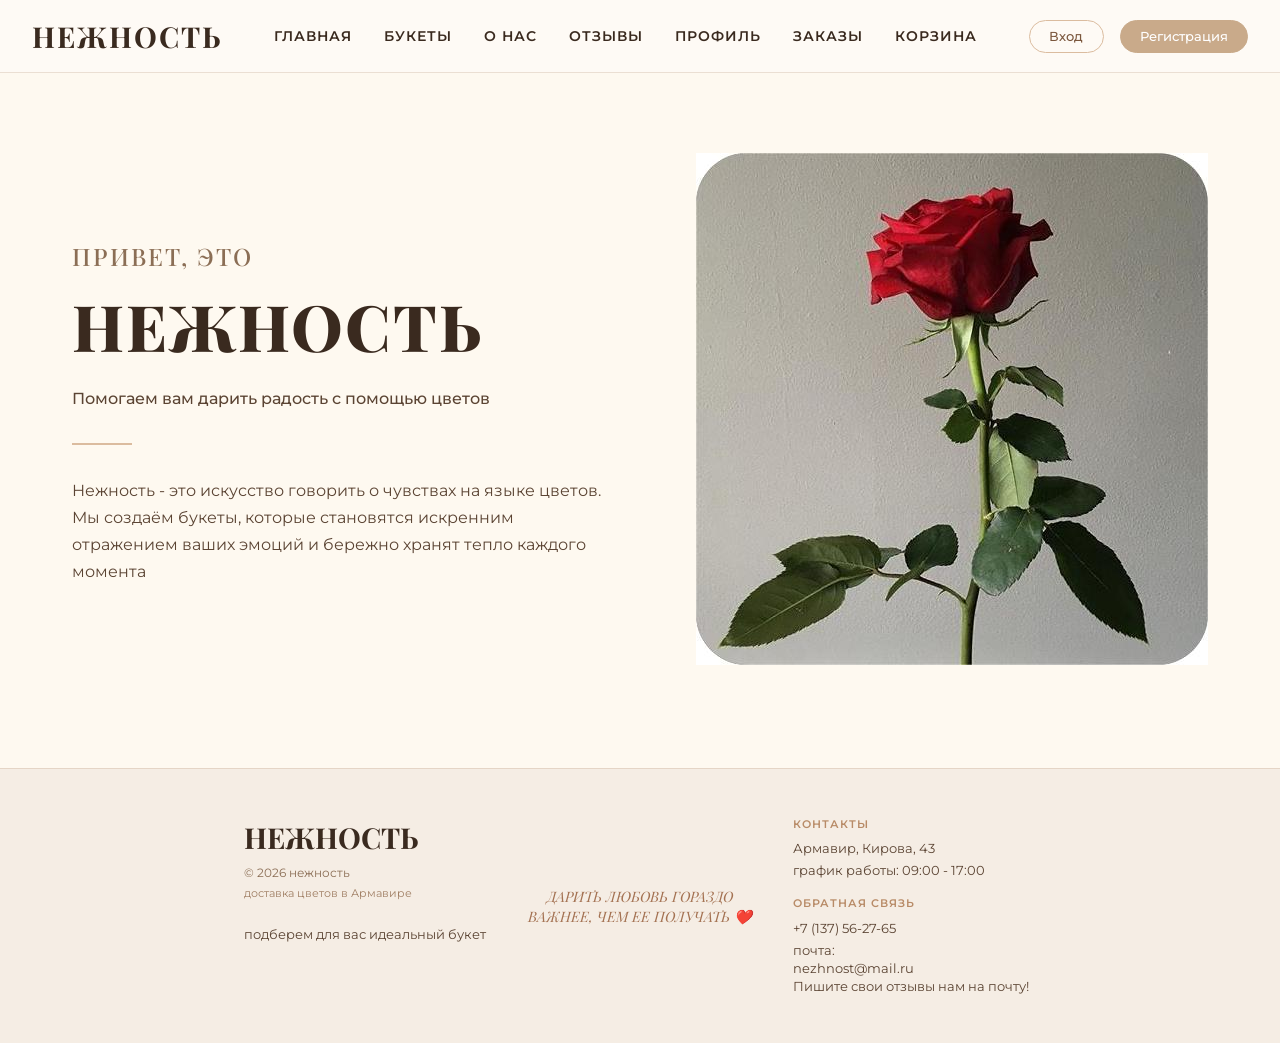
==== about.html @ 999fd982 "Add files via upload" ====
<!DOCTYPE html>
<html lang="ru">
<head>
    <meta charset="UTF-8">
    <meta name="viewport" content="width=device-width, initial-scale=1.0">
    <title>О нас | Нежность</title>
    <link href="https://fonts.googleapis.com/css2?family=Playfair+Display:ital,wght@0,400;0,500;0,600;0,700;0,800;1,400&family=Montserrat:ital,wght@0,300;0,400;0,500;0,600;0,700;1,400&display=swap" rel="stylesheet">
    <link rel="stylesheet" href="style.css">
</head>
<body>
    <header class="header">
        <div class="header-container">
            <a href="index.html" class="logo">НЕЖНОСТЬ</a>
            <nav class="main-nav">
                <ul class="nav-links">
                    <li><a href="index.html">ГЛАВНАЯ</a></li>
                    <li><a href="index.html#bouquets">БУКЕТЫ</a></li>
                    <li><a href="about.html">О НАС</a></li>
                    <li><a href="reviews.html">ОТЗЫВЫ</a></li>
                    <li><a href="profile.html">ПРОФИЛЬ</a></li>
                    <li><a href="orders.html">ЗАКАЗЫ</a></li>
                    <li><a href="cart.html">КОРЗИНА</a></li>
                </ul>
            </nav>
            <div class="auth-buttons" id="authButtons"></div>
        </div>
    </header>

    <main class="about-page">
        <div class="about-container">
            <div class="about-content">
                <h1 class="about-hello">ПРИВЕТ, ЭТО</h1>
                <h2 class="about-brand">НЕЖНОСТЬ</h2>
                <p class="about-subtitle">Помогаем вам дарить радость с помощью цветов</p>
                <div class="about-divider"></div>
                <p class="about-description">
                    Нежность - это искусство говорить о чувствах на языке цветов. Мы создаём букеты, которые становятся искренним отражением ваших эмоций и бережно хранят тепло каждого момента
                </p>
            </div>
            <div class="about-image">
                <div class="image-placeholder-flower">
                    <img src="about.jpg" alt="ЦВЕТЫ">
                </div>
            </div>
        </div>
    </main>

    <footer class="footer">
        <div class="footer-container">
            <div class="footer-left">
                <div class="footer-brand">НЕЖНОСТЬ</div>
                <div class="footer-copyright">© 2026 нежность</div>
                <div class="footer-delivery">доставка цветов в Армавире</div>
                <div class="footer-social-text">подберем для вас идеальный букет</div>
            </div>
            <div class="footer-center">
                <div class="footer-quote">ДАРИТЬ ЛЮБОВЬ ГОРАЗДО ВАЖНЕЕ, ЧЕМ ЕЕ ПОЛУЧАТЬ ❤️</div>
            </div>
            <div class="footer-right">
                <div class="footer-contacts-title">КОНТАКТЫ</div>
                <div class="footer-address">Армавир, Кирова, 43</div>
                <div class="footer-hours">график работы: 09:00 - 17:00</div>
                <div class="footer-feedback-title">ОБРАТНАЯ СВЯЗЬ</div>
                <div class="footer-phone">+7 (137) 56-27-65</div>
                <div class="footer-email">почта:<br>nezhnost@mail.ru<br>Пишите свои отзывы нам на почту!</div>
            </div>
        </div>
    </footer>

    <script src="script.js"></script>
</body>
</html>
---- style.css ----
/* style.css */
/* Сброс и базовые стили */
* {
    margin: 0;
    padding: 0;
    box-sizing: border-box;
}

        body {
            background-color: #fef7f0;
            font-family: 'Montserrat', 'Gothic', 'Century Gothic', sans-serif;
            color: #2e241f;
        }

        /* Контейнер */
        .container {
            max-width: 1280px;
            margin: 0 auto;
            padding: 1.5rem 2rem;
        }

        /* Меню (навигация) */
        .menu {
            display: flex;
            justify-content: space-between;
            align-items: center;
            flex-wrap: wrap;
            border-bottom: 1px solid #ebdfd3;
            padding-bottom: 1rem;
            margin-bottom: 2rem;
        }

        .logo {
            font-family: 'Playfair Display', serif;
            font-size: 2rem;
            font-weight: 700;
            letter-spacing: 2px;
            color: #4a3122;
            text-decoration: none;
            transition: opacity 0.2s;
        }

        .logo:hover {
            opacity: 0.8;
        }

        .nav-links {
            display: flex;
            gap: 2rem;
            list-style: none;
        }

        .nav-links a {
            text-decoration: none;
            font-weight: 500;
            font-size: 0.95rem;
            text-transform: uppercase;
            letter-spacing: 1px;
            color: #5f4433;
            transition: color 0.2s;
            font-family: 'Montserrat', sans-serif;
        }

        .nav-links a:hover {
            color: #c28154;
        }

        /* Кнопки авторизации и регистрации */
.auth-buttons {
    display: flex;
    gap: 0.8rem;
}

.auth-btn {
    font-family: 'Montserrat', sans-serif;
    font-size: 0.8rem;
    font-weight: 500;
    padding: 0.5rem 1.2rem;
    border-radius: 30px;
    cursor: pointer;
    transition: all 0.2s ease;
}

.login-btn {
    background: transparent;
    border: 1px solid #dbbc9f;
    color: #7a563c;
}

.login-btn:hover {
    background: #dbbc9f;
    color: white;
}

.register-btn {
    background: #c9aa8a;
    border: 1px solid #c9aa8a;
    color: white;
}

.register-btn:hover {
    background: #b88d67;
    border-color: #b88d67;
}

/* Адаптив для шапки */
@media (max-width: 900px) {
    .header-container {
        flex-direction: column;
        text-align: center;
    }
    
    .nav-links {
        flex-wrap: wrap;
        justify-content: center;
        gap: 1rem;
    }
    
    .auth-buttons {
        justify-content: center;
    }
}
        /* Главный блок: заголовок + фото с текстом */
        .hero {
            display: flex;
            flex-wrap: wrap;
            align-items: center;
            gap: 3rem;
            margin: 2rem 0 3rem 0;
        }

        .hero-content {
            flex: 1.2;
            min-width: 260px;
        }

        .hero-heading {
            font-family: 'Playfair Display', serif;
            font-size: 3.2rem;
            font-weight: 700;
            line-height: 1.2;
            color: #3d2a1d;
            margin-bottom: 1.2rem;
        }

        .hero-heading span {
            display: block;
            font-size: 2rem;
            font-weight: 500;
            color: #b27a56;
            margin-top: 0.25rem;
        }

        .hero-description {
            font-size: 1rem;
            line-height: 1.5;
            color: #5b4433;
            margin-bottom: 1.8rem;
            max-width: 90%;
        }

        .btn-garant {
            display: inline-block;
            background: transparent;
            border: 1.5px solid #dbbfaa;
            padding: 0.7rem 1.8rem;
            font-family: 'Montserrat', sans-serif;
            font-weight: 600;
            font-size: 0.85rem;
            text-decoration: none;
            color: #7a563c;
            border-radius: 40px;
            transition: all 0.2s;
        }

        .btn-garant:hover {
            background: #dbbfaa;
            color: white;
            border-color: #c99f7e;
        }

        .hero-media {
            flex: 1;
            min-width: 60px;
            overflow: hidden;
        }

        .image-placeholder {
            width: 100%;
            background: #e7dbcf;
            display: flex;
            flex-direction: column;
            align-items: center;
            justify-content: center;
            text-align: center;
            padding: 1rem 1rem;
            min-height: 320px;
            cursor: pointer;
            transition: background 0.2s;
        }

        .image-placeholder:hover {
            background: #dfcfbf;
        }

        .placeholder-icon {
            font-size: 4rem;
            margin-bottom: 1rem;
            opacity: 0.7;
        }

        .placeholder-text {
            font-family: 'Montserrat', monospace;
            font-size: 0.85rem;
            color: #8b6e55;
            background: #fff6ef;
            padding: 0.3rem 1rem;
            border-radius: 60px;
            display: inline-block;
        }

        .note-change {
            font-size: 0.7rem;
            margin-top: 1rem;
            color: #b39073;
            font-style: italic;
        }

        /* простой футер (по желанию) */
        .footer-note {
            margin-top: 4rem;
            text-align: center;
            border-top: 1px solid #ebdfd3;
            padding-top: 2rem;
            font-size: 0.75rem;
            color: #9e816b;
        }

        /* адаптив */
        @media (max-width: 850px) {
            .container {
                padding: 1rem;
            }
            .hero {
                flex-direction: column;
            }
            .hero-heading {
                font-size: 2.5rem;
            }
            .nav-links {
                gap: 1rem;
                flex-wrap: wrap;
                justify-content: center;
                margin-top: 0.8rem;
            }
            .menu {
                flex-direction: column;
                gap: 0.8rem;
            }
            .hero-description {
                max-width: 100%;
            }
        }
        /* style.css */
/* Сброс и базовые стили */
* {
    margin: 0;
    padding: 0;
    box-sizing: border-box;
}

body {
    background-color: #fef9f0;  /* тёплый кремовый фон, как на фото */
    font-family: 'Montserrat', 'Gothic', 'Century Gothic', sans-serif;
    color: #2c2b28;
    line-height: 1.4;
}

.page-wrapper {
    max-width: 1200px;
    margin: 0 auto;
    padding: 2rem 2rem 1rem 2rem;
    background-color: #fef9f0;
}

/* Шрифты: Gothic №60 — используем Montserrat (гротеск), а для акцентов Playfair Display */
h1, h2, h3, .brand-title, .bouquet-name, .reviews-title, .footer-brand, .offer-headline, .inspire-quote {
    font-family: 'Playfair Display', serif;
    font-weight: 600;
}

/* Шапка */
.main-header {
    text-align: center;
    margin-bottom: 2.5rem;
    border-bottom: 1px solid #e5d9cc;
    padding-bottom: 1.8rem;
}

.brand-title {
    font-size: 4.2rem;
    letter-spacing: 4px;
    font-weight: 700;
    color: #3e2c23;
    margin-bottom: 1rem;
    text-transform: uppercase;
}

.subheadline {
    font-family: 'Montserrat', sans-serif;
    font-size: 0.9rem;
    max-width: 85%;
    margin: 0 auto;
    color: #5e4b3a;
    font-weight: 400;
    line-height: 1.5;
}

/* Секция каталога */
.catalog-section {
    margin: 2rem 0 2.5rem 0;
}

.section-label {
    font-size: 0.85rem;
    text-transform: uppercase;
    letter-spacing: 3px;
    color: #b47c5e;
    font-weight: 500;
    margin-bottom: 0.4rem;
}

.catalog-subtitle {
    font-family: 'Playfair Display', serif;
    font-size: 1.9rem;
    font-weight: 500;
    color: #3a2a21;
    margin-bottom: 2rem;
    border-left: 4px solid #e3c9b5;
    padding-left: 1rem;
}

/* Сетка букетов — 3 колонки как на визуале */
.bouquet-grid {
    display: grid;
    grid-template-columns: repeat(auto-fill, minmax(300px, 1fr));
    gap: 2rem;
    margin-top: 1rem;
}

.bouquet-card {
    background: #ffffffdd;
    background: #fffbf5;
    padding: 1.5rem 1.2rem;
    border-radius: 8px;
    box-shadow: 0 2px 6px rgba(0,0,0,0.02), 0 1px 2px rgba(0,0,0,0.03);
    transition: all 0.2s ease;
    border: 1px solid #f0e4d8;
}

.bouquet-card:hover {
    transform: translateY(-3px);
    border-color: #e2cfbe;
    box-shadow: 0 10px 20px rgba(0,0,0,0.03);
}

.bouquet-name {
    font-family: 'Playfair Display', serif;
    font-size: 1.7rem;
    font-weight: 700;
    color: #4b3424;
    letter-spacing: 1px;
    margin-bottom: 0.5rem;
}

.bouquet-desc {
    font-size: 0.85rem;
    text-transform: lowercase;
    font-style: italic;
    color: #7f6248;
    margin-bottom: 1rem;
    font-weight: 400;
}

.price {
    font-weight: 700;
    font-size: 1.2rem;
    font-family: 'Montserrat', monospace;
    color: #b1582c;
    margin: 0.75rem 0;
    letter-spacing: -0.3px;
}

.details-link {
    display: inline-block;
    font-family: 'Montserrat', sans-serif;
    font-size: 0.8rem;
    text-decoration: none;
    color: #9b6a4b;
    border-bottom: 1px dashed #dac2ae;
    padding-bottom: 2px;
    transition: color 0.2s;
}

.details-link:hover {
    color: #5d3a24;
    border-bottom-style: solid;
}

/* Блок покупатели о нас (общий стиль) */
.reviews-primary, .reviews-secondary {
    margin: 2.8rem 0;
    border-top: 1px solid #e5d5c6;
    padding-top: 2rem;
}

.reviews-title {
    font-family: 'Playfair Display', serif;
    font-size: 2rem;
    font-weight: 600;
    letter-spacing: 1px;
    color: #4a3323;
    margin-bottom: 1.5rem;
    text-align: center;
}

.review-card {
    background: #fffcf7;
    padding: 1.8rem;
    border-radius: 24px;
    box-shadow: 0 4px 12px rgba(0,0,0,0.02);
    text-align: center;
    max-width: 850px;
    margin: 0 auto;
    border: 1px solid #f1e4d9;
}

.rating {
    font-size: 2.2rem;
    font-weight: 700;
    font-family: 'Montserrat', sans-serif;
    color: #c67a44;
    margin-bottom: 0.3rem;
}

.review-author {
    font-size: 1.2rem;
    font-weight: 600;
    color: #9c6e4e;
    margin-bottom: 1rem;
    letter-spacing: 1px;
}

.review-text {
    font-size: 0.95rem;
    line-height: 1.5;
    color: #4f3c2c;
    font-style: normal;
}

/* Блок "СОБЕРЕМ БУКЕТ ИДЕАЛЬНО ПОДХОДЯЩИЙ..." */
.custom-offer {
    background: #f7efe6;
    padding: 2.2rem 2rem;
    margin: 2rem 0;
    border-radius: 28px;
    text-align: center;
    border: 1px solid #ecdccf;
}

.offer-headline {
    font-family: 'Playfair Display', serif;
    font-size: 1.7rem;
    font-weight: 700;
    text-transform: uppercase;
    color: #3b2a1f;
    margin-bottom: 1rem;
    letter-spacing: -0.2px;
}

.offer-text {
    font-size: 1rem;
    max-width: 85%;
    margin: 0 auto 1.8rem auto;
    color: #5c4432;
}

.offer-btn {
    display: inline-block;
    background: transparent;
    border: 1.5px solid #c9aa8c;
    padding: 0.7rem 2rem;
    font-family: 'Montserrat', sans-serif;
    font-weight: 600;
    text-decoration: none;
    color: #6e4a31;
    border-radius: 40px;
    transition: all 0.2s;
    font-size: 0.9rem;
}

.offer-btn:hover {
    background: #dbbc9f;
    color: white;
    border-color: #dbbc9f;
}

/* Футер */
.footer {
    display: flex;
    flex-wrap: wrap;
    justify-content: space-between;
    gap: 2rem;
    margin-top: 3rem;
    padding-top: 2rem;
    border-top: 1px solid #e2d2c2;
    font-size: 0.85rem;
}

.footer-col {
    flex: 1;
    min-width: 180px;
}

.footer-brand {
    font-family: 'Playfair Display', serif;
    font-size: 1.8rem;
    font-weight: 700;
    color: #3a2a1f;
    margin-bottom: 0.5rem;
}

.copyright {
    font-size: 0.75rem;
    color: #826b56;
    margin: 0.3rem 0;
}

.delivery-note {
    font-size: 0.7rem;
    font-style: italic;
    color: #b28867;
    margin-top: 0.3rem;
}

.footer-heading {
    font-family: 'Playfair Display', serif;
    font-size: 1.1rem;
    font-weight: 600;
    margin-bottom: 0.8rem;
    color: #4d3523;
}

.contact-address, .contact-phone, .contact-email {
    margin-bottom: 0.6rem;
    line-height: 1.4;
    font-style: normal;
    color: #5e4330;
}

.contact-email {
    margin-top: 0.5rem;
}

.call-link {
    display: inline-block;
    margin-top: 0.8rem;
    text-decoration: none;
    color: #b47148;
    border-bottom: 1px solid #e2cbba;
    font-weight: 500;
}

.call-link:hover {
    color: #844f2c;
}

.inspire-quote {
    font-family: 'Playfair Display', serif;
    font-size: 1rem;
    font-weight: 500;
    font-style: italic;
    text-align: right;
    color: #a47252;
    line-height: 1.3;
    max-width: 200px;
    margin-left: auto;
}

/* Модальное окно (лёгкое, для кликов) */
.modal {
    display: none;
    position: fixed;
    z-index: 1000;
    left: 0;
    top: 0;
    width: 100%;
    height: 100%;
    background-color: rgba(0,0,0,0.4);
    align-items: center;
    justify-content: center;
}

.modal-content {
    background-color: #fffaf3;
    padding: 1.6rem 2rem;
    border-radius: 28px;
    width: 300px;
    text-align: center;
    position: relative;
    font-family: 'Montserrat', sans-serif;
    color: #3f2c1e;
    border: 1px solid #eddccd;
}

.close-modal {
    position: absolute;
    right: 16px;
    top: 10px;
    font-size: 1.8rem;
    cursor: pointer;
    color: #ab8466;
}

.close-modal:hover {
    color: #6a432c;
}

/* Адаптив */
@media (max-width: 780px) {
    .page-wrapper {
        padding: 1rem;
    }
    .brand-title {
        font-size: 2.8rem;
    }
    .bouquet-grid {
        gap: 1rem;
    }
    .footer {
        flex-direction: column;
        text-align: center;
    }
    .inspire-quote {
        text-align: center;
        margin: 0 auto;
    }
    .offer-headline {
        font-size: 1.3rem;
    }
    .catalog-subtitle {
        font-size: 1.5rem;
    }
}
/* СЕКЦИЯ БУКЕТОВ - ЗАГОЛОВОК ПО ЦЕНТРУ, 3 КАРТОЧКИ В РЯД */
.bouquet-catalog {
    margin: 3rem 0;
    text-align: center;
}

.catalog-label {
    font-family: 'Montserrat', 'Gothic', sans-serif;
    font-size: 1.5rem;
    letter-spacing: 4px;
    color: #b88b67;
    text-transform: uppercase;
    margin-bottom: 0.5rem;
}

.catalog-headline {
    font-family: 'Playfair Display', serif;
    font-size: 2rem;
    font-weight: 500;
    color: #3a2a1f;
    margin-bottom: 2.5rem;
    text-align: center;
}

.bouquet-grid {
    display: grid;
    grid-template-columns: repeat(3, 1fr);
    gap: 2rem;
    max-width: 1100px;
    margin: 0 auto;
}

/* Карточка букета */
.bouquet-card {
    background: #fffbf7;
    padding: 1.8rem 1.2rem;
    border-radius: 16px;
    border: 1px solid #f0e4d8;
    transition: all 0.25s ease;
    text-align: left;
}

.bouquet-card:hover {
    transform: translateY(-4px);
    border-color: #decbb8;
    box-shadow: 0 8px 20px rgba(0,0,0,0.05);
}

.bouquet-name {
    font-family: 'Playfair Display', serif;
    font-size: 1.5rem;
    font-weight: 700;
    color: #4a3122;
    margin-bottom: 0.6rem;
}

.bouquet-desc {
    font-family: 'Montserrat', sans-serif;
    font-size: 0.85rem;
    color: #8a6a50;
    font-style: italic;
    margin-bottom: 1rem;
    line-height: 1.4;
}

.bouquet-price {
    font-family: 'Montserrat', sans-serif;
    font-size: 1.2rem;
    font-weight: 700;
    color: #c27d52;
    margin: 1rem 0 1.2rem 0;
}

.card-buttons {
    display: flex;
    gap: 1.2rem;
    align-items: center;
    flex-wrap: wrap;
}

.btn-link {
    font-family: 'Montserrat', sans-serif;
    font-size: 0.8rem;
    text-decoration: none;
    color: #9b6e4f;
    border-bottom: 1px dashed #dccbbc;
    padding-bottom: 2px;
    transition: all 0.2s;
}

.btn-link:hover {
    color: #5e3c26;
    border-bottom-style: solid;
}

.btn-cart {
    font-family: 'Montserrat', sans-serif;
    font-size: 0.8rem;
    text-decoration: none;
    background: transparent;
    border: 1px solid #dbbc9f;
    padding: 0.4rem 1rem;
    border-radius: 30px;
    color: #7a563c;
    font-weight: 500;
    letter-spacing: 0.5px;
    transition: all 0.2s;
}

.btn-cart:hover {
    background: #dbbc9f;
    color: white;
    border-color: #c9a07e;
}

/* Адаптив: на планшетах по 2 карточки */
@media (max-width: 900px) {
    .bouquet-grid {
        grid-template-columns: repeat(2, 1fr);
        gap: 1.5rem;
    }
}

/* На телефонах по 1 карточке */
@media (max-width: 600px) {
    .bouquet-grid {
        grid-template-columns: 1fr;
    }
    
    .catalog-headline {
        font-size: 1.6rem;
    }
}
.bouquet-image {
    width: 100%;
    height: 200px;
    object-fit: cover;
    border-radius: 12px;
    margin-bottom: 1rem;
}
.bouquet-image img {
    width: 100%;
    height: 100%;
    object-fit: cover;
    border-radius: 12px;
}
/* БЛОК "СОБЕРЕМ БУКЕТ" - ФОТО СЛЕВА, ТЕКСТ СПРАВА */
.custom-bouquet-offer {
    margin: 4rem 0;
    padding: 2rem;
    background: #fefaf5;
    border-radius: 32px;
}

.offer-wrapper {
    display: flex;
    align-items: center;
    gap: 3rem;
    max-width: 1200px;
    margin: 0 auto;
    flex-wrap: wrap;
}

/* Фото слева */
.offer-image {
    flex: 1;
    min-width: 280px;
    border-radius: 24px;
    overflow: hidden;
    box-shadow: 0 8px 20px rgba(0,0,0,0.05);
}

.offer-image img {
    width: 100%;
    height: auto;
    display: block;
    border-radius: 24px;
    transition: transform 0.3s ease;
}

.offer-image img:hover {
    transform: scale(1.02);
}

/* Контент справа */
.offer-content {
    flex: 1;
    min-width: 280px;
}

.offer-title {
    font-family: 'Playfair Display', serif;
    font-size: 1.8rem;
    font-weight: 700;
    line-height: 1.3;
    color: #3a2a1f;
    margin-bottom: 1.2rem;
}

.offer-description {
    font-family: 'Montserrat', sans-serif;
    font-size: 1rem;
    line-height: 1.6;
    color: #6b4f3a;
    margin-bottom: 2rem;
}

.offer-button {
    display: inline-block;
    font-family: 'Montserrat', sans-serif;
    font-size: 0.9rem;
    font-weight: 600;
    text-decoration: none;
    color: #7a563c;
    border: 1.5px solid #c9aa8a;
    background: transparent;
    padding: 0.8rem 2rem;
    border-radius: 40px;
    transition: all 0.3s ease;
    letter-spacing: 1px;
}

.offer-button:hover {
    background: #c9aa8a;
    color: white;
    border-color: #b88d67;
}

/* Адаптив: на планшетах и телефонах фото сверху, текст снизу */
@media (max-width: 768px) {
    .custom-bouquet-offer {
        margin: 2rem 0;
        padding: 1.5rem;
    }
    
    .offer-wrapper {
        flex-direction: column;
        gap: 1.5rem;
    }
    
    .offer-image {
        width: 100%;
    }
    
    .offer-title {
        font-size: 1.4rem;
        text-align: center;
    }
    
    .offer-description {
        font-size: 0.9rem;
        text-align: center;
    }
    
    .offer-button {
        display: block;
        text-align: center;
        max-width: 250px;
        margin: 0 auto;
    }
}
/* БЛОК "ПОКУПАТЕЛИ О НАС" - 3 ОТЗЫВА С ПРОКРУТКОЙ */
.reviews-section {
    margin: 4rem 0;
    padding: 2rem 0;
    overflow: hidden;
}

.reviews-main-title {
    font-family: 'Playfair Display', serif;
    font-size: 2.2rem;
    font-weight: 700;
    text-align: center;
    color: #3a2a1f;
    margin-bottom: 2.5rem;
    letter-spacing: 2px;
}

/* Слайдер контейнер */
.reviews-slider-container {
    position: relative;
    display: flex;
    align-items: center;
    gap: 1rem;
    max-width: 1200px;
    margin: 0 auto;
}

/* Обёртка с прокруткой */
.reviews-wrapper {
    overflow-x: auto;
    scroll-behavior: smooth;
    scrollbar-width: none; /* Firefox */
    -ms-overflow-style: none; /* IE/Edge */
    flex: 1;
}

.reviews-wrapper::-webkit-scrollbar {
    display: none; /* Chrome/Safari */
}

/* Трек с карточками */
.reviews-track {
    display: flex;
    gap: 2rem;
    transition: transform 0.3s ease;
}

/* БЛОК "ПОКУПАТЕЛИ О НАС" - ЗАЦИКЛЕННЫЕ ОТЗЫВЫ */
.reviews-section {
    margin: 4rem 0;
    padding: 2rem 0;
    overflow: hidden;
}

.reviews-main-title {
    font-family: 'Playfair Display', serif;
    font-size: 2.2rem;
    font-weight: 700;
    text-align: center;
    color: #3a2a1f;
    margin-bottom: 2.5rem;
    letter-spacing: 2px;
}

.reviews-slider-container {
    position: relative;
    display: flex;
    align-items: center;
    gap: 1rem;
    max-width: 1200px;
    margin: 0 auto;
}

.reviews-wrapper {
    overflow-x: auto;
    scroll-behavior: smooth;
    scrollbar-width: none;
    -ms-overflow-style: none;
    flex: 1;
}

.reviews-wrapper::-webkit-scrollbar {
    display: none;
}

.reviews-track {
    display: flex;
    gap: 2rem;
    transition: transform 0.4s ease-in-out;
}

.review-card {
    flex: 0 0 calc(33.333% - 1.35rem);
    min-width: 280px;
    background: #fffbf7;
    border-radius: 24px;
    padding: 1.8rem;
    border: 1px solid #f0e4d8;
    box-shadow: 0 4px 15px rgba(0,0,0,0.03);
    transition: all 0.2s ease;
}

.review-card:hover {
    transform: translateY(-4px);
    box-shadow: 0 8px 25px rgba(0,0,0,0.08);
    border-color: #e6d5c6;
}


.review-author {
    margin-bottom: 1rem;
    border-left: 3px solid #dbbc9f;
    padding-left: 0.8rem;
}

.author-name {
    font-family: 'Playfair Display', serif;
    font-size: 1.3rem;
    font-weight: 700;
    color: #4a3122;
    display: inline-block;
    margin-right: 0.6rem;
}

.review-text {
    font-family: 'Montserrat', sans-serif;
    font-size: 0.85rem;
    line-height: 1.5;
    color: #5b4433;
    margin-bottom: 0.8rem;
}

.review-text:last-child {
    margin-bottom: 0;
}

.slider-btn {
    background: #f0e4d8;
    border: none;
    width: 44px;
    height: 44px;
    border-radius: 50%;
    font-size: 1.8rem;
    font-weight: bold;
    color: #8b6e55;
    cursor: pointer;
    transition: all 0.2s ease;
    display: flex;
    align-items: center;
    justify-content: center;
    flex-shrink: 0;
    z-index: 10;
}

.slider-btn:hover {
    background: #dbbc9f;
    color: white;
    transform: scale(1.05);
}

.slider-btn:active {
    transform: scale(0.95);
}

.slider-dots {
    display: flex;
    justify-content: center;
    gap: 0.8rem;
    margin-top: 2rem;
}

.dot {
    width: 10px;
    height: 10px;
    border-radius: 50%;
    background: #decbb8;
    cursor: pointer;
    transition: all 0.2s ease;
}

.dot:hover {
    background: #c27d52;
}

.dot.active {
    width: 26px;
    border-radius: 10px;
    background: #c27d52;
}

@media (max-width: 1024px) {
    .review-card {
        flex: 0 0 calc(50% - 1rem);
    }
}

@media (max-width: 768px) {
    .reviews-section {
        margin: 2rem 0;
    }
    
    .reviews-main-title {
        font-size: 1.6rem;
    }
    
    .review-card {
        flex: 0 0 calc(100% - 0.5rem);
    }
    
    .slider-btn {
        width: 36px;
        height: 36px;
        font-size: 1.4rem;
    }
    
    .author-name {
        font-size: 1.1rem;
    }
    
    .review-text {
        font-size: 0.8rem;
    }
    
}
.reviews-wrapper {
    overflow: hidden;
    flex: 1;
}

.reviews-track {
    display: flex;
    gap: 2rem;
    transition: transform 0.4s ease-in-out;
}

.review-card {
    flex: 0 0 auto;
    box-sizing: border-box;
}
/* ФУТЕР - ИДЕНТИЧНО ФОТО */
.footer {
    background: #f5ede4;
    border-top: 1px solid #ebdfd3;
    padding: 3rem 2rem 2rem 2rem;
    margin-top: 4rem;
}

.footer-container {
    max-width: 1200px;
    margin: 0 auto;
    display: flex;
    justify-content: space-between;
    flex-wrap: wrap;
    gap: 2rem;
}

/* Левая колонка */
.footer-left {
    flex: 1;
    min-width: 200px;
}

.footer-brand {
    font-family: 'Playfair Display', serif;
    font-size: 1.8rem;
    font-weight: 700;
    color: #3a2a1f;
    margin-bottom: 0.5rem;
}

.footer-copyright {
    font-family: 'Montserrat', sans-serif;
    font-size: 1rem;
    color: #8b6e55;
    margin-bottom: 0.25rem;
}

.footer-delivery {
    font-family: 'Montserrat', sans-serif;
    font-size: 1rem;
    color: #a07f64;
    margin-bottom: 1.5rem;
}

.footer-social-text {
    font-family: 'Montserrat', sans-serif;
    font-size: 1rem;
    color: #5b4433;
    line-height: 1.5;
}

/* Центральная колонка */
.footer-center {
    flex: 1;
    min-width: 200px;
    display: flex;
    align-items: center;
    justify-content: center;
}

.footer-quote {
    font-family: 'Playfair Display', serif;
    font-size: 1.5rem;
    font-style: italic;
    color: #a47252;
    text-align: center;
    max-width: 250px;
    line-height: 1.4;
}

/* Правая колонка */
.footer-right {
    flex: 1;
    min-width: 200px;
}

.footer-contacts-title,
.footer-feedback-title {
    font-family: 'Montserrat', sans-serif;
    font-size: 0.7rem;
    font-weight: 600;
    text-transform: uppercase;
    letter-spacing: 1px;
    color: #b88b67;
    margin-bottom: 0.5rem;
}

.footer-contacts-title {
    margin-top: 0;
}

.footer-feedback-title {
    margin-top: 1rem;
}

.footer-address,
.footer-hours,
.footer-phone {
    font-family: 'Montserrat', sans-serif;
    font-size: 1rem;
    color: #5b4433;
    margin-bottom: 0.25rem;
    line-height: 1.4;
}

.footer-email {
    font-family: 'Montserrat', sans-serif;
    font-size: 1rem;
    color: #5b4433;
    margin-bottom: 0.5rem;
    line-height: 1.4;
}

/* Адаптив */
@media (max-width: 900px) {
    .footer-container {
        flex-direction: column;
        text-align: center;
        gap: 1.5rem;
    }
    
    .footer-center {
        order: -1;
    }
    
    .footer-quote {
        max-width: 100%;
    }
    
    .footer-social-text br {
        display: none;
    }
}
/* ========== СТИЛИ ДЛЯ СТРАНИЦЫ РЕГИСТРАЦИИ ========== */

/* ШАПКА С МЕНЮ */
.header {
    background: #fefaf5;
    border-bottom: 1px solid #ebdfd3;
    padding: 1rem 2rem;
    position: sticky;
    top: 0;
    z-index: 100;
}

.header-container {
    max-width: 1280px;
    margin: 0 auto;
    display: flex;
    justify-content: space-between;
    align-items: center;
    flex-wrap: wrap;
    gap: 1rem;
}

.logo {
    font-family: 'Playfair Display', serif;
    font-size: 1.8rem;
    font-weight: 700;
    color: #3a2a1f;
    text-decoration: none;
    transition: opacity 0.2s;
}

.logo:hover {
    opacity: 0.8;
}

.main-nav {
    flex: 1;
    display: flex;
    justify-content: center;
}

.nav-links {
    display: flex;
    gap: 2rem;
    list-style: none;
    margin: 0;
    padding: 0;
}

.nav-links li a {
    font-family: 'Montserrat', sans-serif;
    text-decoration: none;
    font-size: 0.85rem;
    font-weight: 600;
    letter-spacing: 1px;
    color: #3a2a1f;
    transition: color 0.2s;
}

.nav-links li a:hover {
    color: #c28154;
}

/* КНОПКИ ВХОДА И РЕГИСТРАЦИИ В ШАПКЕ */
.auth-buttons {
    display: flex;
    gap: 1rem;
}

.auth-link {
    font-family: 'Montserrat', sans-serif;
    font-size: 0.85rem;
    font-weight: 600;
    text-decoration: none;
    color: #3a2a1f;
    transition: color 0.2s;
}

.auth-link:hover {
    color: #c28154;
}

/* ОСНОВНОЙ БЛОК РЕГИСТРАЦИИ */
.register-page {
    max-width: 500px;
    margin: 2rem auto;
    padding: 2rem;
    background: #fffbf7;
    border-radius: 24px;
    border: 1px solid #f0e4d8;
}

.register-title {
    font-family: 'Playfair Display', serif;
    font-size: 2rem;
    font-weight: 700;
    text-align: center;
    color: #3a2a1f;
    margin-bottom: 2rem;
}

.register-form {
    display: flex;
    flex-direction: column;
    gap: 1.2rem;
}

.form-group {
    display: flex;
    flex-direction: column;
    gap: 0.3rem;
}

.form-group label {
    font-family: 'Montserrat', sans-serif;
    font-size: 0.8rem;
    font-weight: 600;
    color: #5b4433;
    text-transform: uppercase;
    letter-spacing: 1px;
}

.form-group input {
    padding: 0.8rem 1rem;
    border: 1px solid #e0d2c4;
    border-radius: 12px;
    font-family: 'Montserrat', sans-serif;
    font-size: 0.9rem;
    background: white;
    transition: all 0.2s;
}

.form-group input:focus {
    outline: none;
    border-color: #c9aa8a;
    box-shadow: 0 0 0 3px rgba(201, 170, 138, 0.1);
}

.register-btn-submit {
    background: #c9aa8a;
    border: none;
    padding: 0.9rem;
    border-radius: 40px;
    font-family: 'Montserrat', sans-serif;
    font-size: 1rem;
    font-weight: 600;
    color: white;
    cursor: pointer;
    transition: all 0.2s;
    margin-top: 0.5rem;
}

.register-btn-submit:hover {
    background: #b88d67;
}

.login-link {
    text-align: center;
    margin-top: 1.5rem;
    font-family: 'Montserrat', sans-serif;
    font-size: 0.8rem;
    color: #8b6e55;
}

.login-link a {
    color: #c27d52;
    text-decoration: none;
    border-bottom: 1px solid #e2cbba;
}

.login-link a:hover {
    color: #5e3c26;
}

/* ФУТЕР */
.footer {
    background: #f5ede4;
    border-top: 1px solid #e5d5c6;
    padding: 3rem 2rem 2rem 2rem;
    margin-top: 4rem;
}

.footer-container {
    max-width: 1200px;
    margin: 0 auto;
    display: flex;
    justify-content: space-between;
    flex-wrap: wrap;
    gap: 2rem;
}

.footer-left {
    flex: 1;
    min-width: 200px;
}

.footer-brand {
    font-family: 'Playfair Display', serif;
    font-size: 1.8rem;
    font-weight: 700;
    color: #3a2a1f;
    margin-bottom: 0.5rem;
}

.footer-copyright {
    font-family: 'Montserrat', sans-serif;
    font-size: 0.75rem;
    color: #8b6e55;
    margin-bottom: 0.25rem;
}

.footer-delivery {
    font-family: 'Montserrat', sans-serif;
    font-size: 0.7rem;
    color: #a07f64;
    margin-bottom: 1.5rem;
}

.footer-social-text {
    font-family: 'Montserrat', sans-serif;
    font-size: 0.8rem;
    color: #5b4433;
    line-height: 1.5;
}

.footer-center {
    flex: 1;
    min-width: 200px;
    display: flex;
    align-items: center;
    justify-content: center;
}

.footer-quote {
    font-family: 'Playfair Display', serif;
    font-size: 0.9rem;
    font-style: italic;
    color: #a47252;
    text-align: center;
    max-width: 250px;
    line-height: 1.4;
}

.footer-right {
    flex: 1;
    min-width: 200px;
}

.footer-contacts-title,
.footer-feedback-title {
    font-family: 'Montserrat', sans-serif;
    font-size: 0.7rem;
    font-weight: 600;
    text-transform: uppercase;
    letter-spacing: 1px;
    color: #b88b67;
    margin-bottom: 0.5rem;
}

.footer-contacts-title {
    margin-top: 0;
}

.footer-feedback-title {
    margin-top: 1rem;
}

.footer-address,
.footer-hours,
.footer-phone {
    font-family: 'Montserrat', sans-serif;
    font-size: 0.8rem;
    color: #5b4433;
    margin-bottom: 0.25rem;
    line-height: 1.4;
}

.footer-email {
    font-family: 'Montserrat', sans-serif;
    font-size: 0.8rem;
    color: #5b4433;
    margin-bottom: 0.5rem;
    line-height: 1.4;
}

/* АДАПТИВ */
@media (max-width: 900px) {
    .header-container {
        flex-direction: column;
        text-align: center;
    }
    
    .nav-links {
        flex-wrap: wrap;
        justify-content: center;
        gap: 1rem;
    }
    
    .auth-buttons {
        justify-content: center;
    }
    
    .footer-container {
        flex-direction: column;
        text-align: center;
        gap: 1.5rem;
    }
    
    .footer-center {
        order: -1;
    }
    
    .footer-quote {
        max-width: 100%;
    }
    
    .footer-social-text br {
        display: none;
    }
}

@media (max-width: 600px) {
    .register-page {
        margin: 1rem;
        padding: 1.5rem;
    }
    
    .register-title {
        font-size: 1.6rem;
    }
}
/* ========== СТИЛИ ДЛЯ СТРАНИЦЫ ВХОДА ========== */

/* ШАПКА */
.header {
    background: #fefaf5;
    border-bottom: 1px solid #ebdfd3;
    padding: 1rem 2rem;
}

.header-container {
    max-width: 1280px;
    margin: 0 auto;
    display: flex;
    justify-content: space-between;
    align-items: center;
    flex-wrap: wrap;
    gap: 2rem;
}

.logo {
    font-family: 'Playfair Display', serif;
    font-size: 1.8rem;
    font-weight: 700;
    color: #3a2a1f;
    text-decoration: none;
}

.logo:hover {
    opacity: 0.8;
}

.main-nav {
    flex: 1;
}

.nav-links {
    display: flex;
    justify-content: center;
    gap: 2rem;
    list-style: none;
    margin: 0;
    padding: 0;
}

.nav-links li a {
    font-family: 'Montserrat', sans-serif;
    text-decoration: none;
    font-size: 0.85rem;
    font-weight: 600;
    letter-spacing: 1px;
    color: #3a2a1f;
    transition: color 0.2s;
}

.nav-links li a:hover {
    color: #c28154;
}

/* ОСНОВНОЙ БЛОК ВХОДА */
.login-page {
    max-width: 500px;
    margin: 3rem auto;
    padding: 2rem;
    background: #fffbf7;
    border-radius: 24px;
    border: 1px solid #f0e4d8;
}

.login-title {
    font-family: 'Playfair Display', serif;
    font-size: 2rem;
    font-weight: 700;
    text-align: center;
    color: #3a2a1f;
    margin-bottom: 2rem;
}

.login-form {
    display: flex;
    flex-direction: column;
    gap: 1.2rem;
}

.form-group {
    display: flex;
    flex-direction: column;
    gap: 0.3rem;
}

.form-group label {
    font-family: 'Montserrat', sans-serif;
    font-size: 0.8rem;
    font-weight: 600;
    color: #5b4433;
    text-transform: uppercase;
    letter-spacing: 1px;
}

.form-group input {
    padding: 0.8rem 1rem;
    border: 1px solid #e0d2c4;
    border-radius: 12px;
    font-family: 'Montserrat', sans-serif;
    font-size: 0.9rem;
    background: white;
}

.form-group input:focus {
    outline: none;
    border-color: #c9aa8a;
    box-shadow: 0 0 0 3px rgba(201, 170, 138, 0.1);
}

.login-btn-submit {
    background: #c9aa8a;
    border: none;
    padding: 0.9rem;
    border-radius: 40px;
    font-family: 'Montserrat', sans-serif;
    font-size: 1rem;
    font-weight: 600;
    color: white;
    cursor: pointer;
    margin-top: 0.5rem;
}

.login-btn-submit:hover {
    background: #b88d67;
}

.register-link {
    text-align: center;
    margin-top: 1.5rem;
    font-family: 'Montserrat', sans-serif;
    font-size: 0.8rem;
    color: #8b6e55;
}

.register-link a {
    color: #c27d52;
    text-decoration: none;
    border-bottom: 1px solid #e2cbba;
}

.register-link a:hover {
    color: #5e3c26;
}

/* ФУТЕР */
.footer {
    background: #f5ede4;
    border-top: 1px solid #e5d5c6;
    padding: 3rem 2rem 2rem 2rem;
    margin-top: 4rem;
}

.footer-container {
    max-width: 1200px;
    margin: 0 auto;
    display: flex;
    justify-content: space-between;
    flex-wrap: wrap;
    gap: 2rem;
}

.footer-left {
    flex: 1;
    min-width: 200px;
}

.footer-brand {
    font-family: 'Playfair Display', serif;
    font-size: 1.8rem;
    font-weight: 700;
    color: #3a2a1f;
    margin-bottom: 0.5rem;
}

.footer-copyright {
    font-family: 'Montserrat', sans-serif;
    font-size: 0.75rem;
    color: #8b6e55;
    margin-bottom: 0.25rem;
}

.footer-delivery {
    font-family: 'Montserrat', sans-serif;
    font-size: 0.7rem;
    color: #a07f64;
    margin-bottom: 1.5rem;
}

.footer-social-text {
    font-family: 'Montserrat', sans-serif;
    font-size: 0.8rem;
    color: #5b4433;
    line-height: 1.5;
}

.footer-center {
    flex: 1;
    min-width: 200px;
    display: flex;
    align-items: center;
    justify-content: center;
}

.footer-quote {
    font-family: 'Playfair Display', serif;
    font-size: 0.9rem;
    font-style: italic;
    color: #a47252;
    text-align: center;
    max-width: 250px;
    line-height: 1.4;
}

.footer-right {
    flex: 1;
    min-width: 200px;
}

.footer-contacts-title,
.footer-feedback-title {
    font-family: 'Montserrat', sans-serif;
    font-size: 0.7rem;
    font-weight: 600;
    text-transform: uppercase;
    letter-spacing: 1px;
    color: #b88b67;
    margin-bottom: 0.5rem;
}

.footer-contacts-title {
    margin-top: 0;
}

.footer-feedback-title {
    margin-top: 1rem;
}

.footer-address,
.footer-hours,
.footer-phone {
    font-family: 'Montserrat', sans-serif;
    font-size: 0.8rem;
    color: #5b4433;
    margin-bottom: 0.25rem;
    line-height: 1.4;
}

.footer-email {
    font-family: 'Montserrat', sans-serif;
    font-size: 0.8rem;
    color: #5b4433;
    margin-bottom: 0.5rem;
    line-height: 1.4;
}

/* АДАПТИВ */
@media (max-width: 900px) {
    .header-container {
        flex-direction: column;
        text-align: center;
        gap: 1rem;
    }
    
    .nav-links {
        flex-wrap: wrap;
        gap: 1rem;
    }
    
    .footer-container {
        flex-direction: column;
        text-align: center;
        gap: 1.5rem;
    }
    
    .footer-center {
        order: -1;
    }
    
    .footer-quote {
        max-width: 100%;
    }
}

@media (max-width: 600px) {
    .login-page {
        margin: 1rem;
        padding: 1.5rem;
    }
    
    .login-title {
        font-size: 1.6rem;
    }
}
/* ========== СТИЛИ ДЛЯ СТРАНИЦЫ "О НАС" ========== */

/* ШАПКА */
.header {
    background: #fefaf5;
    border-bottom: 1px solid #ebdfd3;
    padding: 1rem 2rem;
}

.header-container {
    max-width: 1280px;
    margin: 0 auto;
    display: flex;
    justify-content: space-between;
    align-items: center;
    flex-wrap: wrap;
    gap: 2rem;
}

.logo {
    font-family: 'Playfair Display', serif;
    font-size: 1.8rem;
    font-weight: 700;
    color: #3a2a1f;
    text-decoration: none;
}

.logo:hover {
    opacity: 0.8;
}

.main-nav {
    flex: 1;
}

.nav-links {
    display: flex;
    justify-content: center;
    gap: 2rem;
    list-style: none;
    margin: 0;
    padding: 0;
}

.nav-links li a {
    font-family: 'Montserrat', sans-serif;
    text-decoration: none;
    font-size: 0.85rem;
    font-weight: 600;
    letter-spacing: 1px;
    color: #3a2a1f;
    transition: color 0.2s;
}

.nav-links li a:hover {
    color: #c28154;
}

/* ОСНОВНОЙ БЛОК "О НАС" */
.about-page {
    max-width: 1200px;
    margin: 3rem auto;
    padding: 2rem;
}

.about-container {
    display: flex;
    align-items: center;
    gap: 4rem;
    flex-wrap: wrap;
}

.about-content {
    flex: 1;
    min-width: 280px;
}

.about-hello {
    font-family: 'Playfair Display', serif;
    font-size: 1.5rem;
    font-weight: 500;
    color: #8b6e55;
    letter-spacing: 2px;
    margin-bottom: 0.5rem;
}

.about-brand {
    font-family: 'Playfair Display', serif;
    font-size: 4rem;
    font-weight: 800;
    color: #3a2a1f;
    margin-bottom: 1rem;
    letter-spacing: 2px;
}

.about-subtitle {
    font-family: 'Montserrat', sans-serif;
    font-size: 1rem;
    font-weight: 500;
    color: #5b4433;
    margin-bottom: 2rem;
    line-height: 1.5;
}

.about-divider {
    width: 60px;
    height: 2px;
    background: #dbbc9f;
    margin-bottom: 2rem;
}

.about-description {
    font-family: 'Montserrat', sans-serif;
    font-size: 1rem;
    line-height: 1.7;
    color: #5b4433;
}

/* БЛОК С ИЗОБРАЖЕНИЕМ - РОВНЫЕ ОТСТУПЫ */
.about-image {
    flex: 1;
    display: flex;
    justify-content: flex-end;
    align-items: center;
}

.image-placeholder {
    background: #f5ede4;
    border-radius: 24px;
    padding: 2rem;
    text-align: center;
    border: 1px solid #e5d5c6;
    width: 100%;
    max-width: 350px;
    margin-left: auto;
    margin-right: 0;
}

.image-placeholder svg {
    width: 100%;
    height: auto;
    max-width: 280px;
}

.placeholder-caption {
    font-family: 'Montserrat', sans-serif;
    font-size: 0.7rem;
    color: #a07f64;
    margin-top: 1rem;
    font-style: italic;
}

/* АДАПТИВ */
@media (max-width: 900px) {
    .about-container {
        flex-direction: column;
        text-align: center;
        gap: 2rem;
    }
    
    .about-content {
        max-width: 100%;
        text-align: center;
    }
    
    .about-image {
        justify-content: center;
    }
    
    .image-placeholder {
        margin-left: auto;
        margin-right: auto;
    }
    
    .about-description br {
        display: none;
    }
}

@media (max-width: 600px) {
    .about-page {
        padding: 1.5rem;
    }
    
    .about-brand {
        font-size: 2.5rem;
    }
    
    .about-hello {
        font-size: 1.1rem;
    }
    
    .image-placeholder {
        max-width: 280px;
    }
}

.placeholder-caption {
    font-family: 'Montserrat', sans-serif;
    font-size: 0.7rem;
    color: #a07f64;
    margin-top: 1rem;
    font-style: italic;
}

/* ФУТЕР */
.footer {
    background: #f5ede4;
    border-top: 1px solid #e5d5c6;
    padding: 3rem 2rem 2rem 2rem;
    margin-top: 4rem;
}

.footer-container {
    max-width: 1200px;
    margin: 0 auto;
    display: flex;
    justify-content: space-between;
    flex-wrap: wrap;
    gap: 2rem;
}

.footer-left {
    flex: 1;
    min-width: 200px;
}

.footer-brand {
    font-family: 'Playfair Display', serif;
    font-size: 1.8rem;
    font-weight: 700;
    color: #3a2a1f;
    margin-bottom: 0.5rem;
}

.footer-copyright {
    font-family: 'Montserrat', sans-serif;
    font-size: 0.75rem;
    color: #8b6e55;
    margin-bottom: 0.25rem;
}

.footer-delivery {
    font-family: 'Montserrat', sans-serif;
    font-size: 0.7rem;
    color: #a07f64;
    margin-bottom: 1.5rem;
}

.footer-social-text {
    font-family: 'Montserrat', sans-serif;
    font-size: 0.8rem;
    color: #5b4433;
    line-height: 1.5;
}

.footer-center {
    flex: 1;
    min-width: 200px;
    display: flex;
    align-items: center;
    justify-content: center;
}

.footer-quote {
    font-family: 'Playfair Display', serif;
    font-size: 0.9rem;
    font-style: italic;
    color: #a47252;
    text-align: center;
    max-width: 250px;
    line-height: 1.4;
}

.footer-right {
    flex: 1;
    min-width: 200px;
}

.footer-contacts-title,
.footer-feedback-title {
    font-family: 'Montserrat', sans-serif;
    font-size: 0.7rem;
    font-weight: 600;
    text-transform: uppercase;
    letter-spacing: 1px;
    color: #b88b67;
    margin-bottom: 0.5rem;
}

.footer-contacts-title {
    margin-top: 0;
}

.footer-feedback-title {
    margin-top: 1rem;
}

.footer-address,
.footer-hours,
.footer-phone {
    font-family: 'Montserrat', sans-serif;
    font-size: 0.8rem;
    color: #5b4433;
    margin-bottom: 0.25rem;
    line-height: 1.4;
}

.footer-email {
    font-family: 'Montserrat', sans-serif;
    font-size: 0.8rem;
    color: #5b4433;
    margin-bottom: 0.5rem;
    line-height: 1.4;
}

/* АДАПТИВ */
@media (max-width: 900px) {
    .header-container {
        flex-direction: column;
        text-align: center;
        gap: 1rem;
    }
    
    .nav-links {
        flex-wrap: wrap;
        gap: 1rem;
    }
    
    .about-container {
        flex-direction: column;
        text-align: center;
    }
    
    .about-divider {
        margin: 1.5rem auto;
    }
    
    .footer-container {
        flex-direction: column;
        text-align: center;
        gap: 1.5rem;
    }
    
    .footer-center {
        order: -1;
    }
    
    .footer-quote {
        max-width: 100%;
    }
}

@media (max-width: 600px) {
    .about-page {
        padding: 1rem;
    }
    
    .about-brand {
        font-size: 2.5rem;
    }
    
    .about-hello {
        font-size: 1.2rem;
    }
}
/* ========== СТРАНИЦА "ОТЗЫВЫ" ========== */

/* ШАПКА */
.header {
    background: #fefaf5;
    border-bottom: 1px solid #ebdfd3;
    padding: 1rem 2rem;
}

.header-container {
    max-width: 1280px;
    margin: 0 auto;
    display: flex;
    justify-content: space-between;
    align-items: center;
    flex-wrap: wrap;
    gap: 2rem;
}

.logo {
    font-family: 'Playfair Display', serif;
    font-size: 1.8rem;
    font-weight: 700;
    color: #3a2a1f;
    text-decoration: none;
}

.logo:hover {
    opacity: 0.8;
}

.main-nav {
    flex: 1;
}

.nav-links {
    display: flex;
    justify-content: center;
    gap: 2rem;
    list-style: none;
    margin: 0;
    padding: 0;
}

.nav-links li a {
    font-family: 'Montserrat', sans-serif;
    text-decoration: none;
    font-size: 0.85rem;
    font-weight: 600;
    letter-spacing: 1px;
    color: #3a2a1f;
    transition: color 0.2s;
}

.nav-links li a:hover {
    color: #c28154;
}

/* ОСНОВНОЙ БЛОК ОТЗЫВОВ */
.reviews-page {
    max-width: 900px;
    margin: 0 auto;
    padding: 3rem 2rem;
}

.reviews-page-title {
    font-family: 'Playfair Display', serif;
    font-size: 2.5rem;
    font-weight: 700;
    text-align: center;
    color: #3a2a1f;
    margin-bottom: 3rem;
    letter-spacing: 2px;
}

.reviews-list {
    display: flex;
    flex-direction: column;
    gap: 2rem;
}

.review-item {
    border-bottom: 1px solid #ebdfd3;
    padding-bottom: 1.5rem;
}

.review-item:last-child {
    border-bottom: none;
}

.review-name {
    font-family: 'Playfair Display', serif;
    font-size: 1.3rem;
    font-weight: 700;
    color: #4a3122;
    margin-bottom: 0.8rem;
}

.review-text {
    font-family: 'Montserrat', sans-serif;
    font-size: 0.95rem;
    line-height: 1.6;
    color: #5b4433;
}

/* ФУТЕР */
.footer {
    background: #f5ede4;
    border-top: 1px solid #e5d5c6;
    padding: 3rem 2rem 2rem 2rem;
    margin-top: 4rem;
}

.footer-container {
    max-width: 1200px;
    margin: 0 auto;
    display: flex;
    justify-content: space-between;
    flex-wrap: wrap;
    gap: 2rem;
}

.footer-left {
    flex: 1;
    min-width: 200px;
}

.footer-brand {
    font-family: 'Playfair Display', serif;
    font-size: 1.8rem;
    font-weight: 700;
    color: #3a2a1f;
    margin-bottom: 0.5rem;
}

.footer-copyright {
    font-family: 'Montserrat', sans-serif;
    font-size: 0.75rem;
    color: #8b6e55;
    margin-bottom: 0.25rem;
}

.footer-delivery {
    font-family: 'Montserrat', sans-serif;
    font-size: 0.7rem;
    color: #a07f64;
    margin-bottom: 1.5rem;
}

.footer-social-text {
    font-family: 'Montserrat', sans-serif;
    font-size: 0.8rem;
    color: #5b4433;
    line-height: 1.5;
}

.footer-center {
    flex: 1;
    min-width: 200px;
    display: flex;
    align-items: center;
    justify-content: center;
}

.footer-quote {
    font-family: 'Playfair Display', serif;
    font-size: 0.9rem;
    font-style: italic;
    color: #a47252;
    text-align: center;
    max-width: 250px;
    line-height: 1.4;
}

.footer-right {
    flex: 1;
    min-width: 200px;
}

.footer-contacts-title,
.footer-feedback-title {
    font-family: 'Montserrat', sans-serif;
    font-size: 0.7rem;
    font-weight: 600;
    text-transform: uppercase;
    letter-spacing: 1px;
    color: #b88b67;
    margin-bottom: 0.5rem;
}

.footer-contacts-title {
    margin-top: 0;
}

.footer-feedback-title {
    margin-top: 1rem;
}

.footer-address,
.footer-hours,
.footer-phone {
    font-family: 'Montserrat', sans-serif;
    font-size: 0.8rem;
    color: #5b4433;
    margin-bottom: 0.25rem;
    line-height: 1.4;
}

.footer-email {
    font-family: 'Montserrat', sans-serif;
    font-size: 0.8rem;
    color: #5b4433;
    margin-bottom: 0.5rem;
    line-height: 1.4;
}

.footer-call-link {
    display: inline-block;
    font-family: 'Montserrat', sans-serif;
    font-size: 0.75rem;
    text-decoration: none;
    color: #b47148;
    border-bottom: 1px solid #e2cbba;
    padding-bottom: 2px;
    margin-top: 0.3rem;
}

.footer-call-link:hover {
    color: #5e3c26;
}

/* АДАПТИВ */
@media (max-width: 900px) {
    .header-container {
        flex-direction: column;
        text-align: center;
        gap: 1rem;
    }
    
    .nav-links {
        flex-wrap: wrap;
        gap: 1rem;
    }
    
    .footer-container {
        flex-direction: column;
        text-align: center;
        gap: 1.5rem;
    }
    
    .footer-center {
        order: -1;
    }
    
    .footer-quote {
        max-width: 100%;
    }
}

@media (max-width: 600px) {
    .reviews-page {
        padding: 1.5rem;
    }
    
    .reviews-page-title {
        font-size: 2rem;
        margin-bottom: 2rem;
    }
    
    .review-name {
        font-size: 1.1rem;
    }
    
    .review-text {
        font-size: 0.85rem;
    }
}
.review-header {
    display: flex;
    align-items: top;
    gap: 10px;
    margin-bottom: 8px;
}

.review-stars {
    display: flex;
    gap: 3px;
}

.star {
    color: #5c3d2e;
    font-size: 16px;
}
/* ========== КАРТОЧКА ТОВАРА ========== */

/* ШАПКА */
.header {
    background: #fefaf5;
    border-bottom: 1px solid #ebdfd3;
    padding: 1rem 2rem;
}

.header-container {
    max-width: 1280px;
    margin: 0 auto;
    display: flex;
    justify-content: space-between;
    align-items: center;
    flex-wrap: wrap;
    gap: 2rem;
}

.logo {
    font-family: 'Playfair Display', serif;
    font-size: 1.8rem;
    font-weight: 700;
    color: #3a2a1f;
    text-decoration: none;
}

.logo:hover {
    opacity: 0.8;
}

.main-nav {
    flex: 1;
}

.nav-links {
    display: flex;
    justify-content: center;
    gap: 2rem;
    list-style: none;
    margin: 0;
    padding: 0;
}

.nav-links li a {
    font-family: 'Montserrat', sans-serif;
    text-decoration: none;
    font-size: 0.85rem;
    font-weight: 600;
    letter-spacing: 1px;
    color: #3a2a1f;
    transition: color 0.2s;
}

.nav-links li a:hover {
    color: #c28154;
}

/* ОСНОВНОЙ БЛОК КАРТОЧКИ */
.product-page {
    max-width: 1200px;
    margin: 0 auto;
    padding: 3rem 2rem;
}

.product-container {
    display: flex;
    gap: 3rem;
    flex-wrap: wrap;
}

.product-gallery {
    flex: 1;
    min-width: 300px;
}

.product-image {
    width: 100%;
    background: #f5ede4;
    border-radius: 24px;
    overflow: hidden;
    border: 1px solid #e5d5c6;
}

.product-image img {
    width: 100%;
    height: auto;
    display: block;
}

.product-info {
    flex: 1;
    min-width: 300px;
}

.product-title {
    font-family: 'Playfair Display', serif;
    font-size: 2.5rem;
    font-weight: 700;
    color: #3a2a1f;
    margin-bottom: 0.5rem;
}

.product-price {
    font-family: 'Montserrat', sans-serif;
    font-size: 1.8rem;
    font-weight: 700;
    color: #c27d52;
    margin-bottom: 1.5rem;
}

/* КНОПКИ КОЛИЧЕСТВА */
.product-quantity {
    display: flex;
    align-items: center;
    gap: 1rem;
    margin-bottom: 1.5rem;
}

.qty-btn {
    width: 40px;
    height: 40px;
    background: #f0e4d8;
    border: 1px solid #e0d2c4;
    border-radius: 12px;
    font-size: 1.3rem;
    font-weight: bold;
    color: #5c3d2e;
    cursor: pointer;
    transition: all 0.2s;
}

.qty-btn:hover {
    background: #dbbc9f;
    color: white;
}

.qty-value {
    font-family: 'Montserrat', sans-serif;
    font-size: 1.2rem;
    font-weight: 600;
    color: #3a2a1f;
    min-width: 40px;
    text-align: center;
}

/* КНОПКИ КУПИТЬ И В КОРЗИНУ */
.product-buttons {
    display: flex;
    gap: 1rem;
    margin-bottom: 2rem;
    flex-wrap: wrap;
}

.buy-btn, .cart-btn {
    font-family: 'Montserrat', sans-serif;
    font-size: 0.9rem;
    font-weight: 600;
    padding: 0.8rem 2rem;
    border-radius: 40px;
    cursor: pointer;
    transition: all 0.2s;
}

.buy-btn {
    background: #c9aa8a;
    border: none;
    color: white;
}

.buy-btn:hover {
    background: #b88d67;
}

.cart-btn {
    background: transparent;
    border: 1.5px solid #c9aa8a;
    color: #7a563c;
}

.cart-btn:hover {
    background: #c9aa8a;
    color: white;
}

/* ОПИСАНИЕ */
.product-description {
    font-family: 'Montserrat', sans-serif;
    font-size: 0.9rem;
    font-weight: 600;
    color: #5b4433;
    margin-bottom: 1.5rem;
    letter-spacing: 1px;
}

/* СОСТАВ */
.product-composition {
    margin-bottom: 1.5rem;
}

.product-composition h3 {
    font-family: 'Montserrat', sans-serif;
    font-size: 0.85rem;
    font-weight: 700;
    color: #5b4433;
    margin-bottom: 0.5rem;
    letter-spacing: 1px;
}

.product-composition ul {
    list-style: none;
    padding: 0;
    margin: 0;
}

.product-composition li {
    font-family: 'Montserrat', sans-serif;
    font-size: 0.85rem;
    color: #8b6e55;
    margin-bottom: 0.3rem;
    position: relative;
    padding-left: 1rem;
}

.product-composition li::before {
    content: "•";
    position: absolute;
    left: 0;
    color: #c27d52;
}

/* ПРИМЕЧАНИЕ */
.product-note {
    background: #fefaf5;
    padding: 1rem;
    border-radius: 16px;
    border: 1px solid #f0e4d8;
    margin-top: 1rem;
}

.product-note p {
    font-family: 'Montserrat', sans-serif;
    font-size: 0.7rem;
    color: #8b6e55;
    line-height: 1.5;
    margin-bottom: 0.5rem;
}

.photo-guarantee {
    font-weight: 600;
    color: #c27d52 !important;
}

/* ФУТЕР */
.footer {
    background: #f5ede4;
    border-top: 1px solid #e5d5c6;
    padding: 3rem 2rem 2rem 2rem;
    margin-top: 4rem;
}

.footer-container {
    max-width: 1200px;
    margin: 0 auto;
    display: flex;
    justify-content: space-between;
    flex-wrap: wrap;
    gap: 2rem;
}

.footer-left {
    flex: 1;
    min-width: 200px;
}

.footer-brand {
    font-family: 'Playfair Display', serif;
    font-size: 1.8rem;
    font-weight: 700;
    color: #3a2a1f;
    margin-bottom: 0.5rem;
}

.footer-copyright {
    font-family: 'Montserrat', sans-serif;
    font-size: 0.75rem;
    color: #8b6e55;
    margin-bottom: 0.25rem;
}

.footer-delivery {
    font-family: 'Montserrat', sans-serif;
    font-size: 0.7rem;
    color: #a07f64;
}

.footer-center {
    flex: 1;
    min-width: 200px;
}

.footer-contacts-title {
    font-family: 'Montserrat', sans-serif;
    font-size: 0.7rem;
    font-weight: 600;
    text-transform: uppercase;
    letter-spacing: 1px;
    color: #b88b67;
    margin-bottom: 0.5rem;
}

.footer-address, .footer-hours {
    font-family: 'Montserrat', sans-serif;
    font-size: 0.8rem;
    color: #5b4433;
    margin-bottom: 0.25rem;
}

.footer-right {
    flex: 1;
    min-width: 200px;
}

.footer-social-text {
    font-family: 'Montserrat', sans-serif;
    font-size: 0.8rem;
    color: #5b4433;
    line-height: 1.5;
    margin-bottom: 1rem;
}

.footer-email {
    font-family: 'Montserrat', sans-serif;
    font-size: 0.8rem;
    color: #5b4433;
    margin-bottom: 1rem;
    line-height: 1.4;
}

.footer-quote {
    font-family: 'Playfair Display', serif;
    font-size: 0.9rem;
    font-style: italic;
    color: #a47252;
    margin-bottom: 1rem;
}

.footer-call-link {
    display: inline-block;
    font-family: 'Montserrat', sans-serif;
    font-size: 0.75rem;
    text-decoration: none;
    color: #b47148;
    border-bottom: 1px solid #e2cbba;
    padding-bottom: 2px;
}

.footer-call-link:hover {
    color: #5e3c26;
}

/* АДАПТИВ */
@media (max-width: 900px) {
    .header-container {
        flex-direction: column;
        text-align: center;
        gap: 1rem;
    }
    
    .nav-links {
        flex-wrap: wrap;
        gap: 1rem;
    }
    
    .product-container {
        flex-direction: column;
    }
    
    .footer-container {
        flex-direction: column;
        text-align: center;
        gap: 1.5rem;
    }
}

@media (max-width: 600px) {
    .product-page {
        padding: 1rem;
    }
    
    .product-title {
        font-size: 1.8rem;
    }
    
    .product-price {
        font-size: 1.4rem;
    }
    
    .product-buttons {
        flex-direction: column;
    }
    
    .buy-btn, .cart-btn {
        text-align: center;
    }
}
.bouquet-image-link {
    display: block;
    text-decoration: none;
    cursor: pointer;
}

.bouquet-img {
    width: 100%;
    height: auto;
    border-radius: 16px;
    transition: transform 0.2s;
}

.bouquet-image-link:hover .bouquet-img {
    transform: scale(1.02);
}
/* ========== СТРАНИЦА КОРЗИНЫ ========== */

/* ОСНОВНОЙ БЛОК КОРЗИНЫ - ВСЁ ПО ЦЕНТРУ */
.cart-page {
    max-width: 900px;
    margin: 0 auto;
    padding: 3rem 2rem;
    text-align: center;
    display: flex;
    flex-direction: column;
    align-items: center;
    justify-content: center;
    min-height: 50vh;
}

.cart-title {
    font-family: 'Playfair Display', serif;
    font-size: 2.5rem;
    font-weight: 700;
    color: #3a2a1f;
    margin-bottom: 2rem;
    letter-spacing: 2px;
    text-align: center;
    width: 100%;
}
/* ДОПОЛНИТЕЛЬНЫЕ СТИЛИ ДЛЯ АВТОРИЗАЦИИ И КОРЗИНЫ */
.user-name {
    font-family: 'Montserrat', sans-serif;
    font-size: 0.85rem;
    font-weight: 600;
    color: #5c3d2e;
    margin-right: 0.8rem;
}

.logout-btn {
    background: transparent;
    border: 1px solid #dbbc9f;
    color: #7a563c;
}

.logout-btn:hover {
    background: #dbbc9f;
    color: white;
}

.cart-items {
    display: flex;
    flex-direction: column;
    gap: 1rem;
}

.cart-item {
    display: flex;
    justify-content: space-between;
    align-items: center;
    background: #fffbf7;
    padding: 1rem;
    border-radius: 16px;
    border: 1px solid #f0e4d8;
    flex-wrap: wrap;
    gap: 1rem;
}

.cart-item-info h3 {
    font-family: 'Playfair Display', serif;
    font-size: 1.1rem;
    color: #4a3122;
    margin-bottom: 0.3rem;
}

.cart-item-info p {
    font-family: 'Montserrat', sans-serif;
    font-size: 0.8rem;
    color: #8b6e55;
}

.remove-btn {
    background: transparent;
    border: 1px solid #e0c8b8;
    padding: 0.4rem 1rem;
    border-radius: 30px;
    font-family: 'Montserrat', sans-serif;
    font-size: 0.7rem;
    color: #b47148;
    cursor: pointer;
}

.remove-btn:hover {
    background: #e0c8b8;
    color: white;
}

.cart-total {
    text-align: right;
    margin-top: 1.5rem;
    padding-top: 1rem;
    border-top: 1px solid #ebdfd3;
}

.cart-total h3 {
    font-family: 'Montserrat', sans-serif;
    font-size: 1.2rem;
    font-weight: 700;
    color: #c27d52;
    margin-bottom: 1rem;
}

.checkout-btn {
    background: #c9aa8a;
    border: none;
    padding: 0.7rem 2rem;
    border-radius: 40px;
    font-family: 'Montserrat', sans-serif;
    font-size: 0.9rem;
    font-weight: 600;
    color: white;
    cursor: pointer;
}

.checkout-btn:hover {
    background: #b88d67;
}

.empty-cart {
    text-align: center;
    padding: 3rem;
    background: #fffbf7;
    border-radius: 24px;
    border: 1px solid #f0e4d8;
}

.empty-cart-text {
    font-family: 'Montserrat', sans-serif;
    font-size: 1.1rem;
    color: #8b6e55;
    margin-bottom: 0.5rem;
}
/* ========== СТРАНИЦА ЗАКАЗОВ ========== */
.orders-page {
    max-width: 1000px;
    margin: 0 auto;
    padding: 3rem 2rem;
    min-height: 50vh;
}

.orders-title {
    font-family: 'Playfair Display', serif;
    font-size: 2.5rem;
    font-weight: 700;
    text-align: center;
    color: #3a2a1f;
    margin-bottom: 3rem;
    letter-spacing: 2px;
}

.orders-list {
    display: flex;
    flex-direction: column;
    gap: 1.5rem;
}

.order-card {
    background: #fffbf7;
    border-radius: 20px;
    padding: 1.5rem;
    border: 1px solid #f0e4d8;
    transition: all 0.2s ease;
}

.order-card:hover {
    box-shadow: 0 4px 15px rgba(0,0,0,0.05);
    border-color: #e6d5c6;
}

.order-header {
    display: flex;
    justify-content: space-between;
    align-items: center;
    flex-wrap: wrap;
    gap: 1rem;
    padding-bottom: 1rem;
    border-bottom: 1px solid #ebdfd3;
    margin-bottom: 1rem;
}

.order-number {
    font-family: 'Playfair Display', serif;
    font-size: 1.2rem;
    font-weight: 700;
    color: #4a3122;
}

.order-date {
    font-family: 'Montserrat', sans-serif;
    font-size: 0.8rem;
    color: #8b6e55;
}

.order-status {
    font-family: 'Montserrat', sans-serif;
    font-size: 0.7rem;
    font-weight: 600;
    padding: 0.3rem 0.8rem;
    border-radius: 30px;
    text-transform: uppercase;
    letter-spacing: 1px;
}

.status-processing {
    background: #f5e6d8;
    color: #c27d52;
}

.status-completed {
    background: #e0f0e5;
    color: #5c8a6b;
}

.order-items h4 {
    font-family: 'Montserrat', sans-serif;
    font-size: 0.85rem;
    font-weight: 600;
    color: #5b4433;
    margin-bottom: 0.8rem;
}

.order-items ul {
    list-style: none;
    padding: 0;
    margin: 0;
}

.order-items li {
    font-family: 'Montserrat', sans-serif;
    font-size: 0.85rem;
    color: #8b6e55;
    padding: 0.3rem 0;
    border-bottom: 1px dashed #f0e4d8;
}

.order-total {
    text-align: right;
    margin-top: 1rem;
    padding-top: 0.8rem;
    border-top: 1px solid #ebdfd3;
}

.order-total strong {
    font-family: 'Montserrat', sans-serif;
    font-size: 1.1rem;
    font-weight: 700;
    color: #c27d52;
}

.empty-orders {
    text-align: center;
    padding: 4rem 2rem;
    background: #fffbf7;
    border-radius: 24px;
    border: 1px solid #f0e4d8;
}

.empty-orders-text {
    font-family: 'Montserrat', sans-serif;
    font-size: 1.1rem;
    color: #8b6e55;
    margin-bottom: 1.5rem;
}

.login-redirect-btn,
.shop-redirect-btn {
    background: #c9aa8a;
    border: none;
    padding: 0.7rem 2rem;
    border-radius: 40px;
    font-family: 'Montserrat', sans-serif;
    font-size: 0.9rem;
    font-weight: 600;
    color: white;
    cursor: pointer;
    transition: all 0.2s;
}

.login-redirect-btn:hover,
.shop-redirect-btn:hover {
    background: #b88d67;
}
/* ========== СТРАНИЦА ОФОРМЛЕНИЯ ЗАКАЗА ========== */
.checkout-page {
    max-width: 1200px;
    margin: 0 auto;
    padding: 3rem 2rem;
}

.checkout-title {
    font-family: 'Playfair Display', serif;
    font-size: 2.5rem;
    font-weight: 700;
    text-align: center;
    color: #3a2a1f;
    margin-bottom: 3rem;
    letter-spacing: 2px;
}

.checkout-container {
    display: flex;
    gap: 3rem;
    flex-wrap: wrap;
}

.checkout-form-container {
    flex: 2;
    min-width: 300px;
}

.checkout-form {
    background: #fffbf7;
    padding: 2rem;
    border-radius: 24px;
    border: 1px solid #f0e4d8;
}

.checkout-form .form-group {
    margin-bottom: 1.2rem;
}

.checkout-form label {
    font-family: 'Montserrat', sans-serif;
    font-size: 0.8rem;
    font-weight: 600;
    color: #5b4433;
    text-transform: uppercase;
    letter-spacing: 1px;
    display: block;
    margin-bottom: 0.3rem;
}

.checkout-form input,
.checkout-form select,
.checkout-form textarea {
    width: 100%;
    padding: 0.8rem 1rem;
    border: 1px solid #e0d2c4;
    border-radius: 12px;
    font-family: 'Montserrat', sans-serif;
    font-size: 0.9rem;
    background: white;
    box-sizing: border-box;
}

.checkout-form input:focus,
.checkout-form select:focus,
.checkout-form textarea:focus {
    outline: none;
    border-color: #c9aa8a;
    box-shadow: 0 0 0 3px rgba(201, 170, 138, 0.1);
}

.checkout-form textarea {
    resize: vertical;
}

.submit-order-btn {
    width: 100%;
    background: #c9aa8a;
    border: none;
    padding: 1rem;
    border-radius: 40px;
    font-family: 'Montserrat', sans-serif;
    font-size: 1rem;
    font-weight: 600;
    color: white;
    cursor: pointer;
    margin-top: 1rem;
    transition: all 0.2s;
}

.submit-order-btn:hover {
    background: #b88d67;
}

.checkout-summary {
    flex: 1;
    min-width: 280px;
    background: #fffbf7;
    padding: 1.5rem;
    border-radius: 24px;
    border: 1px solid #f0e4d8;
    height: fit-content;
}

.checkout-summary h3 {
    font-family: 'Playfair Display', serif;
    font-size: 1.3rem;
    color: #3a2a1f;
    margin-bottom: 1rem;
    padding-bottom: 0.5rem;
    border-bottom: 1px solid #ebdfd3;
}

.order-items-summary {
    margin-bottom: 1rem;
}

.order-summary-item {
    display: flex;
    justify-content: space-between;
    padding: 0.5rem 0;
    border-bottom: 1px solid #f0e4d8;
}

.order-summary-item .item-name {
    font-family: 'Montserrat', sans-serif;
    font-size: 0.85rem;
    color: #5b4433;
}

.order-summary-item .item-qty {
    font-family: 'Montserrat', sans-serif;
    font-size: 0.7rem;
    color: #a07f64;
    margin-left: 0.5rem;
}

.order-summary-item .item-price {
    font-family: 'Montserrat', sans-serif;
    font-size: 0.85rem;
    font-weight: 600;
    color: #c27d52;
}

.summary-total,
.summary-delivery,
.summary-total-final {
    display: flex;
    justify-content: space-between;
    padding: 0.5rem 0;
    font-family: 'Montserrat', sans-serif;
    font-size: 0.9rem;
    color: #5b4433;
}

.summary-total-final {
    font-weight: 700;
    font-size: 1.1rem;
    color: #c27d52;
    border-top: 1px solid #ebdfd3;
    margin-top: 0.5rem;
    padding-top: 0.8rem;
}

/* Дополнительные стили для заказов */
.order-delivery-info {
    margin-top: 0.8rem;
    padding-top: 0.8rem;
    border-top: 1px solid #f0e4d8;
}

.order-delivery-info p {
    font-family: 'Montserrat', sans-serif;
    font-size: 0.75rem;
    color: #8b6e55;
    margin: 0.2rem 0;
}

@media (max-width: 900px) {
    .checkout-container {
        flex-direction: column;
    }
}
/* ========== СТРАНИЦА ПРОФИЛЯ ========== */
.profile-page {
    max-width: 600px;
    margin: 0 auto;
    padding: 3rem 2rem;
    min-height: 50vh;
}

.profile-title {
    font-family: 'Playfair Display', serif;
    font-size: 2.5rem;
    font-weight: 700;
    text-align: center;
    color: #3a2a1f;
    margin-bottom: 3rem;
    letter-spacing: 2px;
}

.profile-container {
    background: #fffbf7;
    border-radius: 24px;
    border: 1px solid #f0e4d8;
    padding: 2rem;
}

.profile-info {
    display: flex;
    flex-direction: column;
    gap: 1.5rem;
}

.profile-field {
    display: flex;
    flex-wrap: wrap;
    align-items: baseline;
    gap: 1rem;
    padding-bottom: 0.8rem;
    border-bottom: 1px solid #f0e4d8;
}

.profile-field label {
    font-family: 'Montserrat', sans-serif;
    font-size: 0.9rem;
    font-weight: 600;
    color: #5b4433;
    text-transform: uppercase;
    letter-spacing: 1px;
    min-width: 80px;
}

.profile-value {
    font-family: 'Montserrat', sans-serif;
    font-size: 1rem;
    color: #3a2a1f;
    font-weight: 500;
}

.profile-logout-btn {
    background: transparent;
    border: 1.5px solid #dbbc9f;
    padding: 0.7rem 2rem;
    border-radius: 40px;
    font-family: 'Montserrat', sans-serif;
    font-size: 0.9rem;
    font-weight: 600;
    color: #7a563c;
    cursor: pointer;
    transition: all 0.2s;
    margin-top: 1rem;
    width: fit-content;
    align-self: center;
}

.profile-logout-btn:hover {
    background: #dbbc9f;
    color: white;
}

.empty-profile {
    text-align: center;
    padding: 3rem;
}

.empty-profile-text {
    font-family: 'Montserrat', sans-serif;
    font-size: 1.1rem;
    color: #8b6e55;
    margin-bottom: 1.5rem;
}

.login-redirect-btn {
    background: #c9aa8a;
    border: none;
    padding: 0.7rem 2rem;
    border-radius: 40px;
    font-family: 'Montserrat', sans-serif;
    font-size: 0.9rem;
    font-weight: 600;
    color: white;
    cursor: pointer;
}

.login-redirect-btn:hover {
    background: #b88d67;
}

@media (max-width: 600px) {
    .profile-page {
        padding: 1.5rem;
    }
    
    .profile-title {
        font-size: 2rem;
    }
    
    .profile-field {
        flex-direction: column;
        gap: 0.3rem;
    }
    
    .profile-logout-btn {
        width: 100%;
    }
}
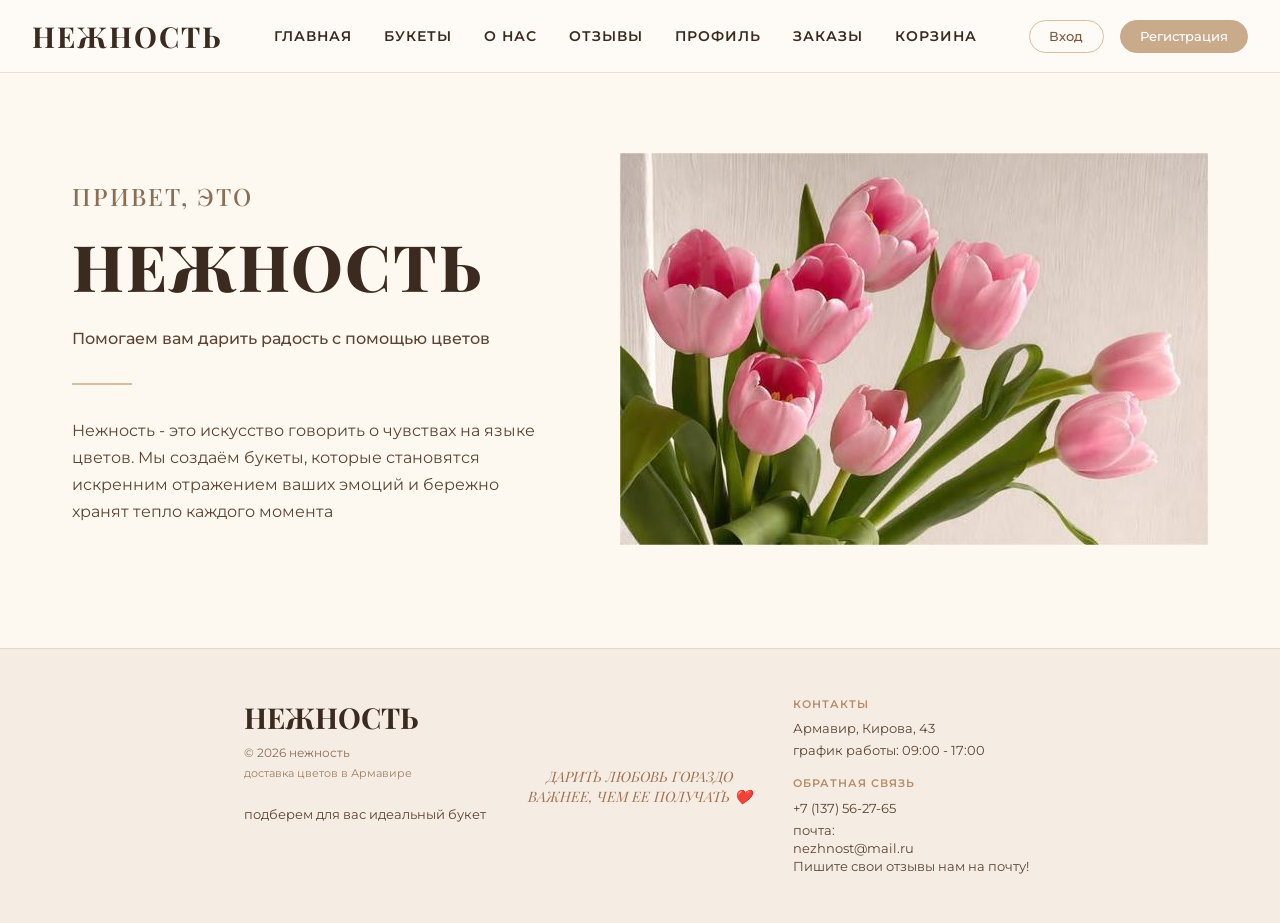
==== commit a258a09e: "Update about.html" ====
--- a/about.html
+++ b/about.html
@@ -39,7 +39,7 @@
             </div>
             <div class="about-image">
                 <div class="image-placeholder-flower">
-                    <img src="about.jpg" alt="ЦВЕТЫ">
+                    <img src="images/header.jpg" alt="ЦВЕТЫ">
                 </div>
             </div>
         </div>
@@ -69,4 +69,4 @@
 
     <script src="script.js"></script>
 </body>
-</html>+</html>
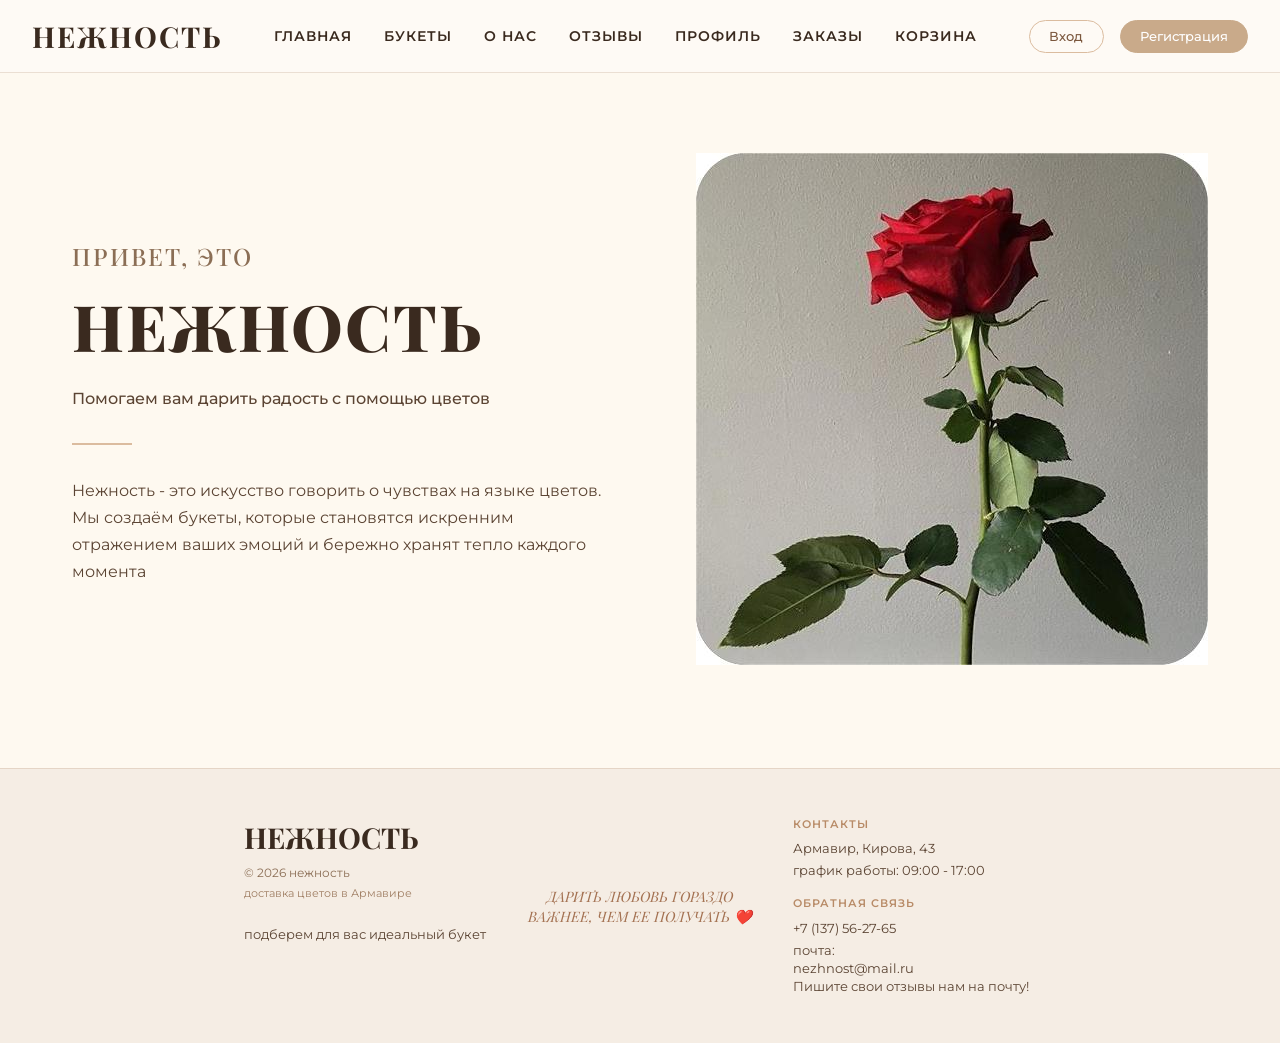
==== commit e6dec214: "Update about.html" ====
--- a/about.html
+++ b/about.html
@@ -39,7 +39,7 @@
             </div>
             <div class="about-image">
                 <div class="image-placeholder-flower">
-                    <img src="images/header.jpg" alt="ЦВЕТЫ">
+                    <img src="images/about.jpg" alt="ЦВЕТЫ">
                 </div>
             </div>
         </div>
